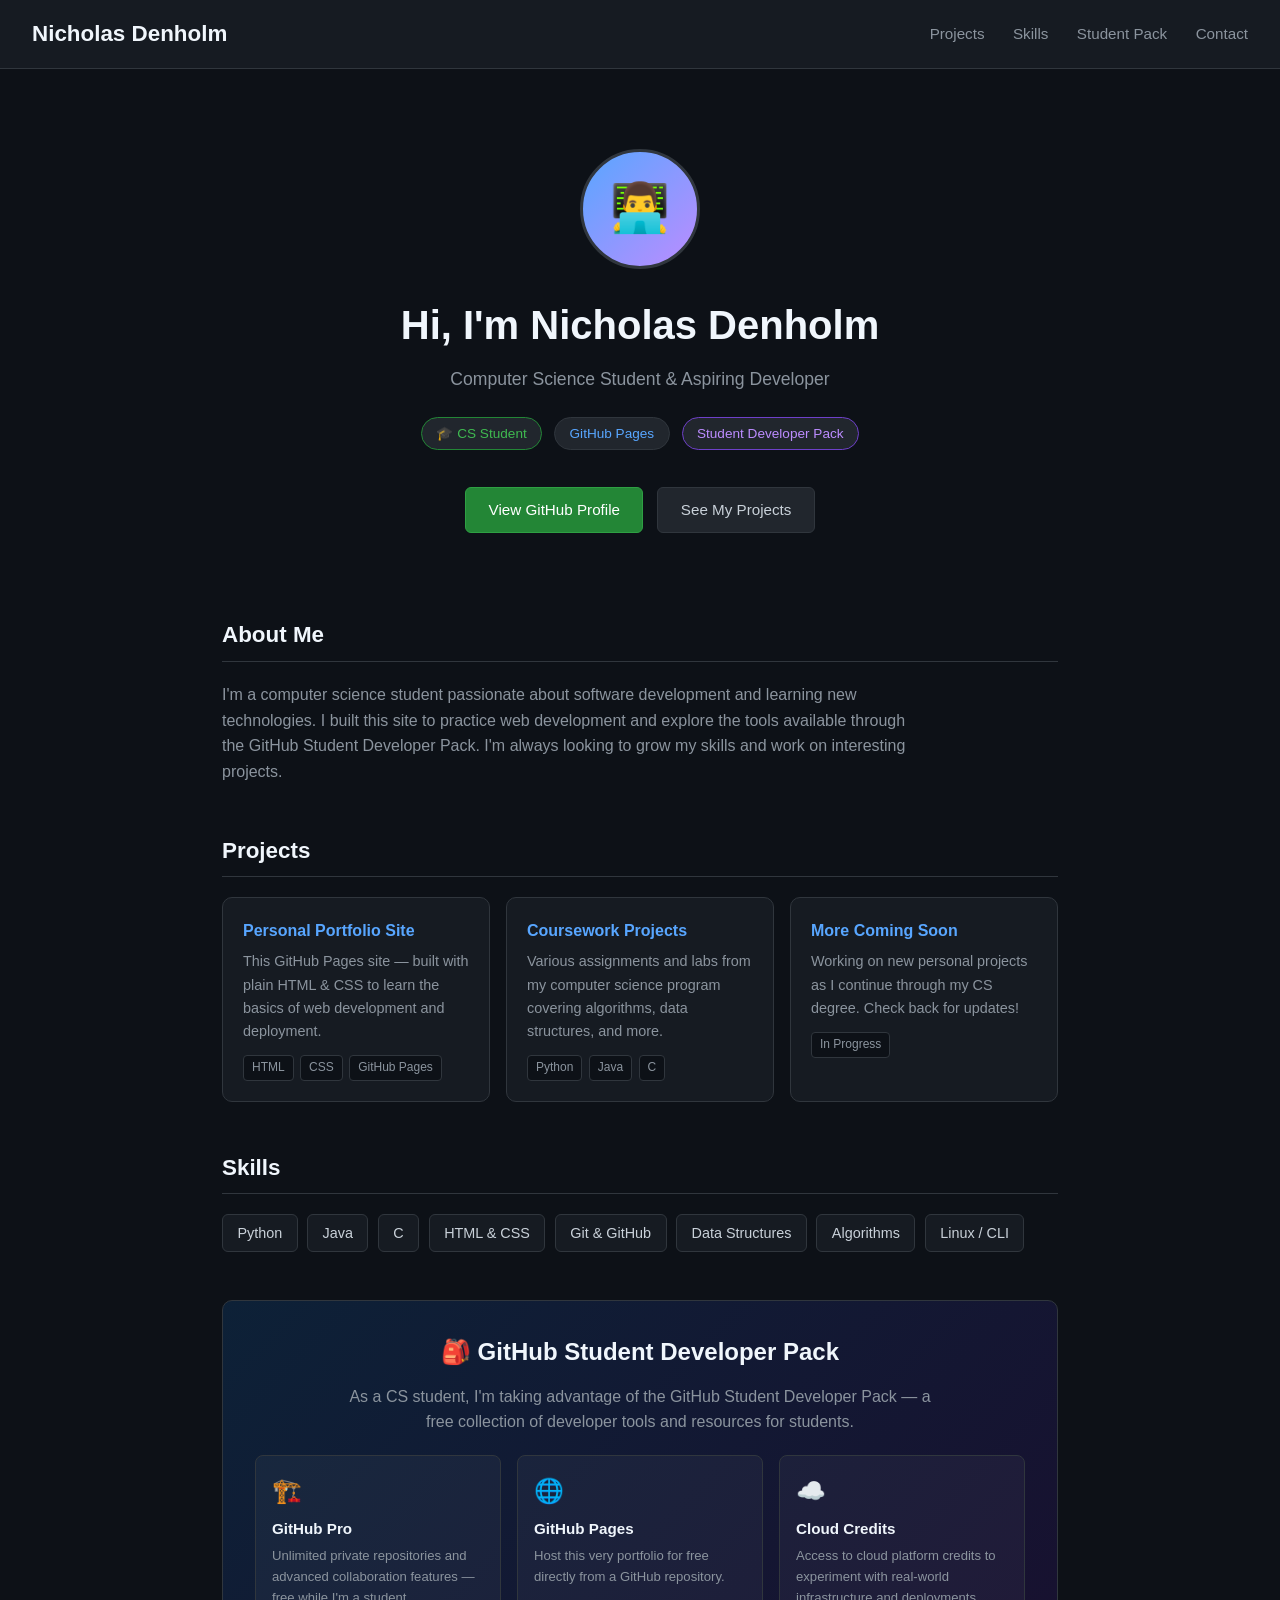
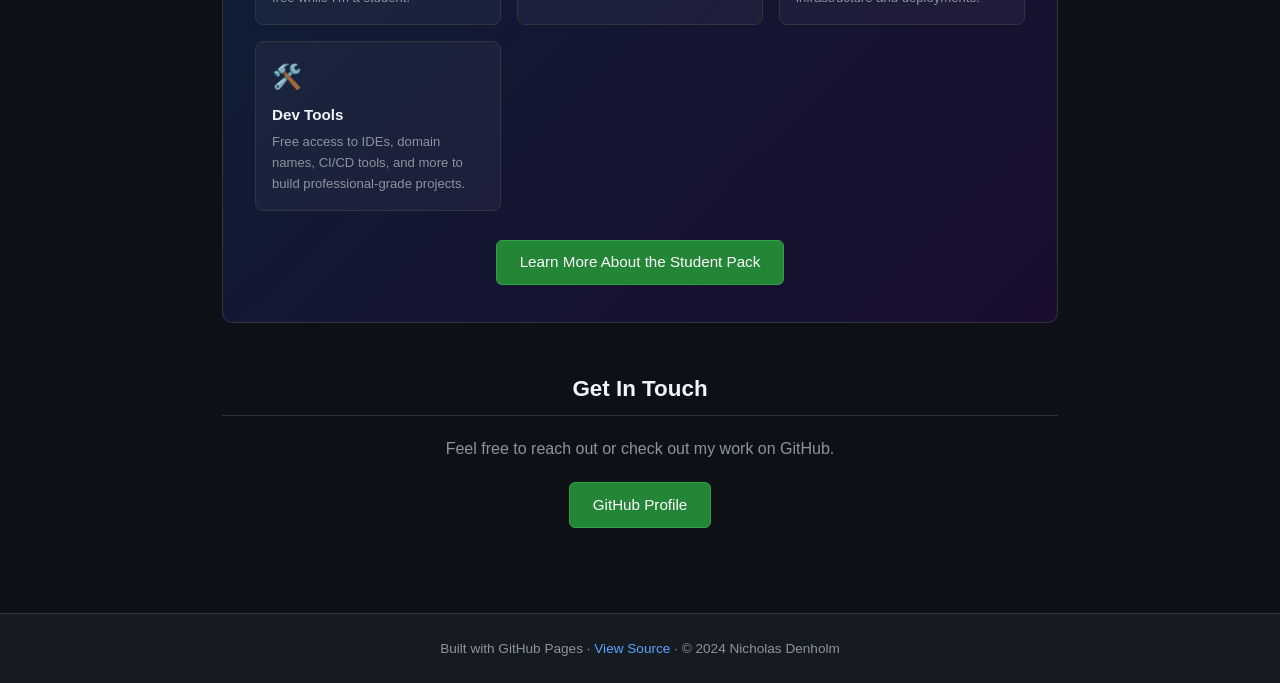
==== index.html @ 3cfbfcb2 "Add personal GitHub Pages site with index.html and style.css Co-authored-by: NicholasDenholm <192843" ====
<!DOCTYPE html>
<html lang="en">
  <head>
    <meta charset="UTF-8" />
    <meta name="viewport" content="width=device-width, initial-scale=1.0" />
    <meta name="description" content="Nicholas Denholm – Computer Science student and aspiring developer." />
    <title>Nicholas Denholm | CS Student</title>
    <link rel="stylesheet" href="style.css" />
  </head>
  <body>

    <header>
      <span class="logo">Nicholas Denholm</span>
      <nav>
        <a href="#projects">Projects</a>
        <a href="#skills">Skills</a>
        <a href="#student-pack">Student Pack</a>
        <a href="#contact">Contact</a>
      </nav>
    </header>

    <!-- Hero -->
    <section class="hero">
      <div class="avatar">👨‍💻</div>
      <h1>Hi, I'm Nicholas Denholm</h1>
      <p class="subtitle">Computer Science Student &amp; Aspiring Developer</p>
      <div class="badges">
        <span class="badge green">🎓 CS Student</span>
        <span class="badge">GitHub Pages</span>
        <span class="badge purple">Student Developer Pack</span>
      </div>
      <div>
        <a class="btn btn-primary" href="https://github.com/NicholasDenholm" target="_blank" rel="noopener noreferrer">
          View GitHub Profile
        </a>
        <a class="btn btn-secondary" href="#projects">See My Projects</a>
      </div>
    </section>

    <main>

      <!-- About -->
      <section id="about" style="margin-bottom: 3rem;">
        <h2 class="section-title">About Me</h2>
        <p style="color:#8b949e; max-width:700px;">
          I'm a computer science student passionate about software development and learning
          new technologies. I built this site to practice web development and explore the
          tools available through the GitHub Student Developer Pack. I'm always looking to
          grow my skills and work on interesting projects.
        </p>
      </section>

      <!-- Projects -->
      <section id="projects" style="margin-bottom: 3rem;">
        <h2 class="section-title">Projects</h2>
        <div class="cards">
          <div class="card">
            <h3>Personal Portfolio Site</h3>
            <p>This GitHub Pages site — built with plain HTML &amp; CSS to learn the basics of web development and deployment.</p>
            <div class="card-tags">
              <span class="tag">HTML</span>
              <span class="tag">CSS</span>
              <span class="tag">GitHub Pages</span>
            </div>
          </div>
          <div class="card">
            <h3>Coursework Projects</h3>
            <p>Various assignments and labs from my computer science program covering algorithms, data structures, and more.</p>
            <div class="card-tags">
              <span class="tag">Python</span>
              <span class="tag">Java</span>
              <span class="tag">C</span>
            </div>
          </div>
          <div class="card">
            <h3>More Coming Soon</h3>
            <p>Working on new personal projects as I continue through my CS degree. Check back for updates!</p>
            <div class="card-tags">
              <span class="tag">In Progress</span>
            </div>
          </div>
        </div>
      </section>

      <!-- Skills -->
      <section id="skills" style="margin-bottom: 3rem;">
        <h2 class="section-title">Skills</h2>
        <div class="skills-list">
          <span class="skill-chip">Python</span>
          <span class="skill-chip">Java</span>
          <span class="skill-chip">C</span>
          <span class="skill-chip">HTML &amp; CSS</span>
          <span class="skill-chip">Git &amp; GitHub</span>
          <span class="skill-chip">Data Structures</span>
          <span class="skill-chip">Algorithms</span>
          <span class="skill-chip">Linux / CLI</span>
        </div>
      </section>

      <!-- GitHub Student Developer Pack -->
      <section id="student-pack">
        <div class="sdp-section">
          <h2>🎒 GitHub Student Developer Pack</h2>
          <p>
            As a CS student, I'm taking advantage of the GitHub Student Developer Pack —
            a free collection of developer tools and resources for students.
          </p>
          <div class="sdp-benefits">
            <div class="sdp-benefit">
              <div class="icon">🏗️</div>
              <h4>GitHub Pro</h4>
              <p>Unlimited private repositories and advanced collaboration features — free while I'm a student.</p>
            </div>
            <div class="sdp-benefit">
              <div class="icon">🌐</div>
              <h4>GitHub Pages</h4>
              <p>Host this very portfolio for free directly from a GitHub repository.</p>
            </div>
            <div class="sdp-benefit">
              <div class="icon">☁️</div>
              <h4>Cloud Credits</h4>
              <p>Access to cloud platform credits to experiment with real-world infrastructure and deployments.</p>
            </div>
            <div class="sdp-benefit">
              <div class="icon">🛠️</div>
              <h4>Dev Tools</h4>
              <p>Free access to IDEs, domain names, CI/CD tools, and more to build professional-grade projects.</p>
            </div>
          </div>
          <a class="btn btn-primary"
             href="https://education.github.com/pack"
             target="_blank"
             rel="noopener noreferrer">
            Learn More About the Student Pack
          </a>
        </div>
      </section>

      <!-- Contact -->
      <section id="contact" class="contact-section">
        <h2 class="section-title">Get In Touch</h2>
        <p>Feel free to reach out or check out my work on GitHub.</p>
        <a class="btn btn-primary"
           href="https://github.com/NicholasDenholm"
           target="_blank"
           rel="noopener noreferrer">
          GitHub Profile
        </a>
      </section>

    </main>

    <footer>
      <p>
        Built with GitHub Pages ·
        <a href="https://github.com/NicholasDenholm/NicholasDenholm.github.io" target="_blank" rel="noopener noreferrer">
          View Source
        </a>
        · &copy; 2024 Nicholas Denholm
      </p>
    </footer>

  </body>
</html>
---- style.css ----
* {
  margin: 0;
  padding: 0;
  box-sizing: border-box;
}

body {
  font-family: 'Segoe UI', Tahoma, Geneva, Verdana, sans-serif;
  background-color: #0d1117;
  color: #c9d1d9;
  line-height: 1.6;
}

header {
  background-color: #161b22;
  border-bottom: 1px solid #30363d;
  padding: 1rem 2rem;
  display: flex;
  align-items: center;
  justify-content: space-between;
}

header .logo {
  font-size: 1.4rem;
  font-weight: 700;
  color: #f0f6fc;
}

header nav a {
  color: #8b949e;
  text-decoration: none;
  margin-left: 1.5rem;
  font-size: 0.95rem;
  transition: color 0.2s;
}

header nav a:hover {
  color: #f0f6fc;
}

.hero {
  display: flex;
  flex-direction: column;
  align-items: center;
  justify-content: center;
  text-align: center;
  padding: 5rem 2rem 3rem;
}

.hero .avatar {
  width: 120px;
  height: 120px;
  border-radius: 50%;
  background: linear-gradient(135deg, #58a6ff, #bc8cff);
  display: flex;
  align-items: center;
  justify-content: center;
  font-size: 3rem;
  margin-bottom: 1.5rem;
  border: 3px solid #30363d;
}

.hero h1 {
  font-size: 2.5rem;
  color: #f0f6fc;
  margin-bottom: 0.5rem;
}

.hero .subtitle {
  font-size: 1.1rem;
  color: #8b949e;
  margin-bottom: 1.5rem;
}

.hero .badges {
  display: flex;
  gap: 0.75rem;
  flex-wrap: wrap;
  justify-content: center;
  margin-bottom: 2rem;
}

.badge {
  background-color: #21262d;
  border: 1px solid #30363d;
  border-radius: 2rem;
  padding: 0.3rem 0.9rem;
  font-size: 0.85rem;
  color: #58a6ff;
}

.badge.green {
  color: #3fb950;
  border-color: #238636;
}

.badge.purple {
  color: #bc8cff;
  border-color: #6e40c9;
}

.btn {
  display: inline-block;
  padding: 0.6rem 1.4rem;
  border-radius: 6px;
  font-size: 0.95rem;
  text-decoration: none;
  transition: background-color 0.2s, border-color 0.2s;
  margin: 0.3rem;
}

.btn-primary {
  background-color: #238636;
  border: 1px solid #2ea043;
  color: #ffffff;
}

.btn-primary:hover {
  background-color: #2ea043;
}

.btn-secondary {
  background-color: #21262d;
  border: 1px solid #30363d;
  color: #c9d1d9;
}

.btn-secondary:hover {
  background-color: #30363d;
}

main {
  max-width: 900px;
  margin: 0 auto;
  padding: 2rem;
}

.section-title {
  font-size: 1.4rem;
  font-weight: 600;
  color: #f0f6fc;
  margin-bottom: 1.25rem;
  padding-bottom: 0.5rem;
  border-bottom: 1px solid #30363d;
}

.cards {
  display: grid;
  grid-template-columns: repeat(auto-fit, minmax(260px, 1fr));
  gap: 1rem;
  margin-bottom: 3rem;
}

.card {
  background-color: #161b22;
  border: 1px solid #30363d;
  border-radius: 10px;
  padding: 1.25rem;
  transition: border-color 0.2s;
}

.card:hover {
  border-color: #58a6ff;
}

.card h3 {
  color: #58a6ff;
  font-size: 1rem;
  margin-bottom: 0.4rem;
}

.card p {
  color: #8b949e;
  font-size: 0.9rem;
}

.card .card-tags {
  margin-top: 0.75rem;
  display: flex;
  gap: 0.4rem;
  flex-wrap: wrap;
}

.tag {
  background-color: #0d1117;
  border: 1px solid #30363d;
  border-radius: 4px;
  padding: 0.15rem 0.5rem;
  font-size: 0.75rem;
  color: #8b949e;
}

.skills-list {
  display: flex;
  flex-wrap: wrap;
  gap: 0.6rem;
  margin-bottom: 3rem;
}

.skill-chip {
  background-color: #161b22;
  border: 1px solid #30363d;
  border-radius: 6px;
  padding: 0.4rem 0.9rem;
  font-size: 0.9rem;
  color: #c9d1d9;
}

.sdp-section {
  background: linear-gradient(135deg, #0d2137, #1a0d2e);
  border: 1px solid #30363d;
  border-radius: 10px;
  padding: 2rem;
  margin-bottom: 3rem;
  text-align: center;
}

.sdp-section h2 {
  color: #f0f6fc;
  margin-bottom: 0.75rem;
}

.sdp-section p {
  color: #8b949e;
  margin-bottom: 1.25rem;
  max-width: 600px;
  margin-left: auto;
  margin-right: auto;
}

.sdp-benefits {
  display: grid;
  grid-template-columns: repeat(auto-fit, minmax(200px, 1fr));
  gap: 1rem;
  margin-bottom: 1.5rem;
  text-align: left;
}

.sdp-benefit {
  background-color: rgba(255, 255, 255, 0.04);
  border: 1px solid #30363d;
  border-radius: 8px;
  padding: 1rem;
}

.sdp-benefit .icon {
  font-size: 1.5rem;
  margin-bottom: 0.4rem;
}

.sdp-benefit h4 {
  color: #f0f6fc;
  font-size: 0.95rem;
  margin-bottom: 0.25rem;
}

.sdp-benefit p {
  color: #8b949e;
  font-size: 0.82rem;
  margin: 0;
}

.contact-section {
  text-align: center;
  margin-bottom: 3rem;
}

.contact-section p {
  color: #8b949e;
  margin-bottom: 1rem;
}

footer {
  background-color: #161b22;
  border-top: 1px solid #30363d;
  text-align: center;
  padding: 1.5rem 2rem;
  color: #8b949e;
  font-size: 0.85rem;
}

footer a {
  color: #58a6ff;
  text-decoration: none;
}

footer a:hover {
  text-decoration: underline;
}

@media (max-width: 600px) {
  .hero h1 {
    font-size: 1.8rem;
  }

  header {
    flex-direction: column;
    gap: 0.75rem;
  }

  header nav a {
    margin-left: 0.75rem;
  }
}
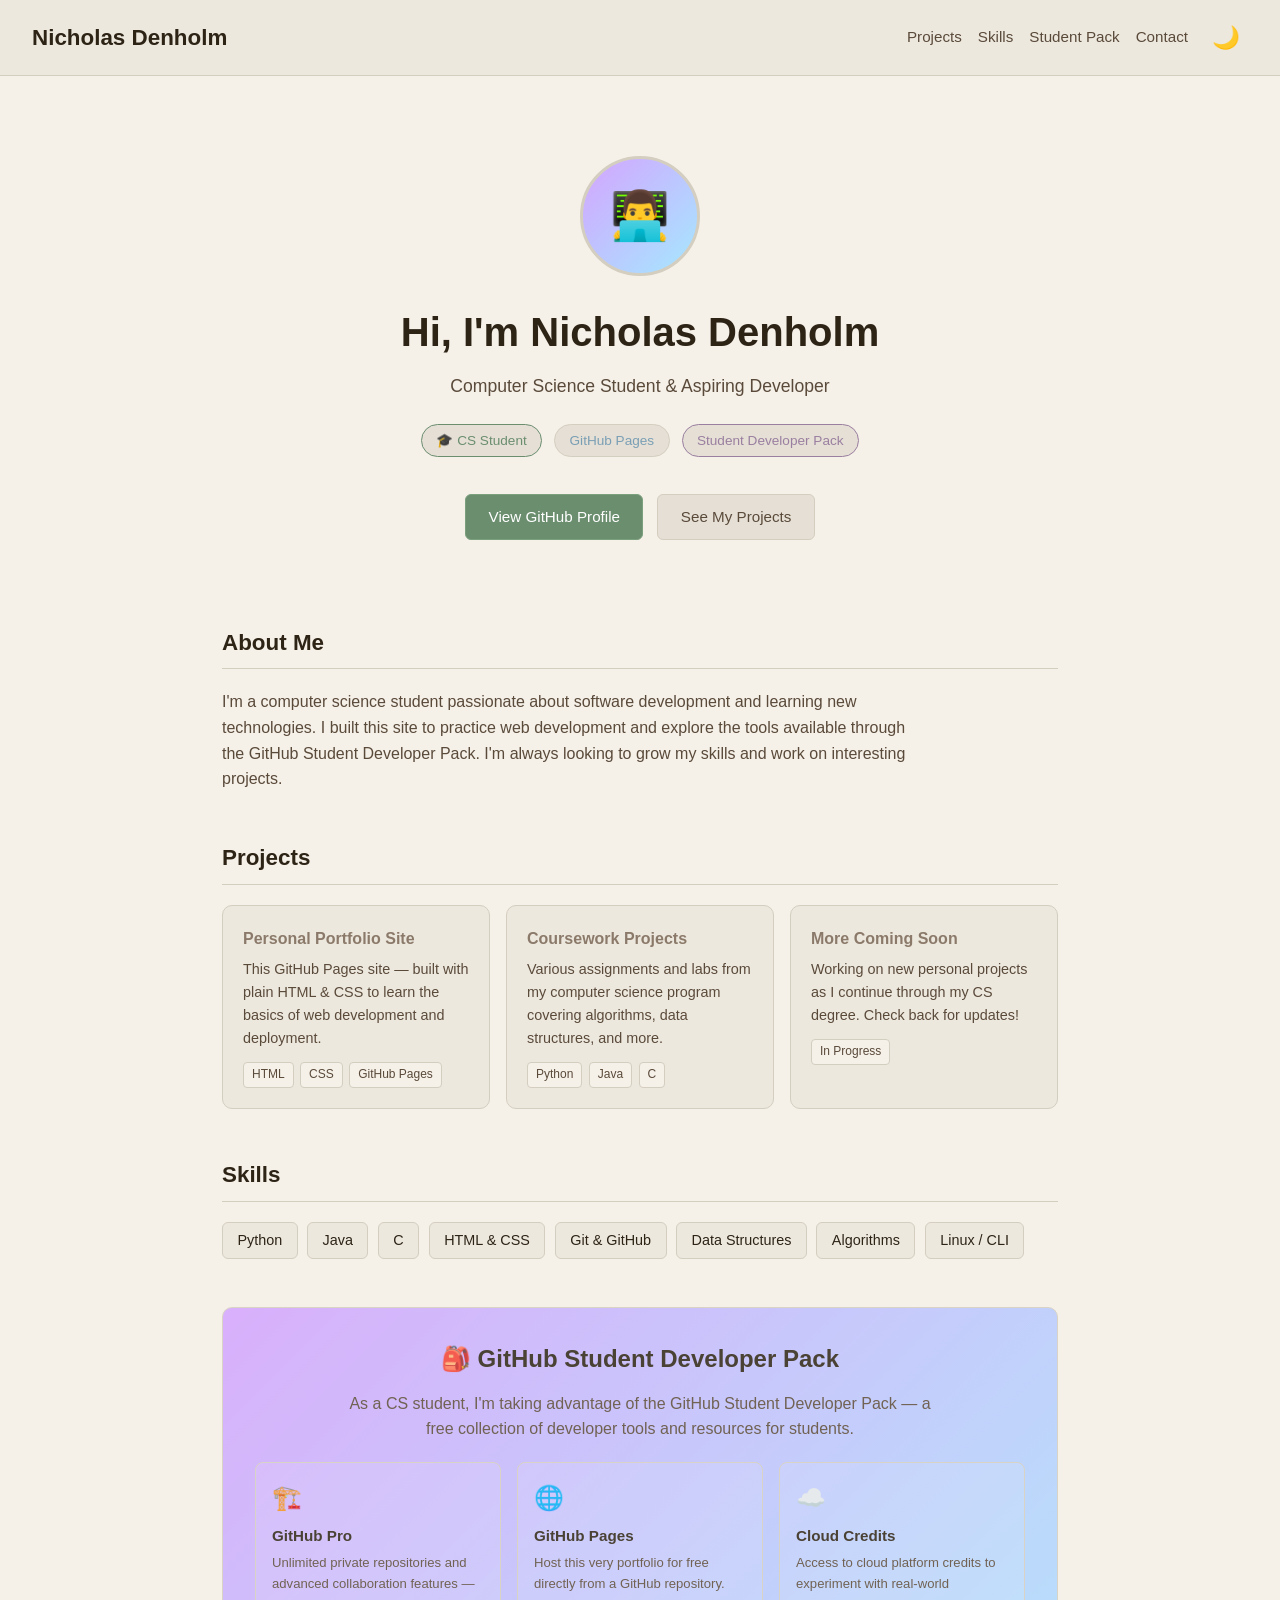
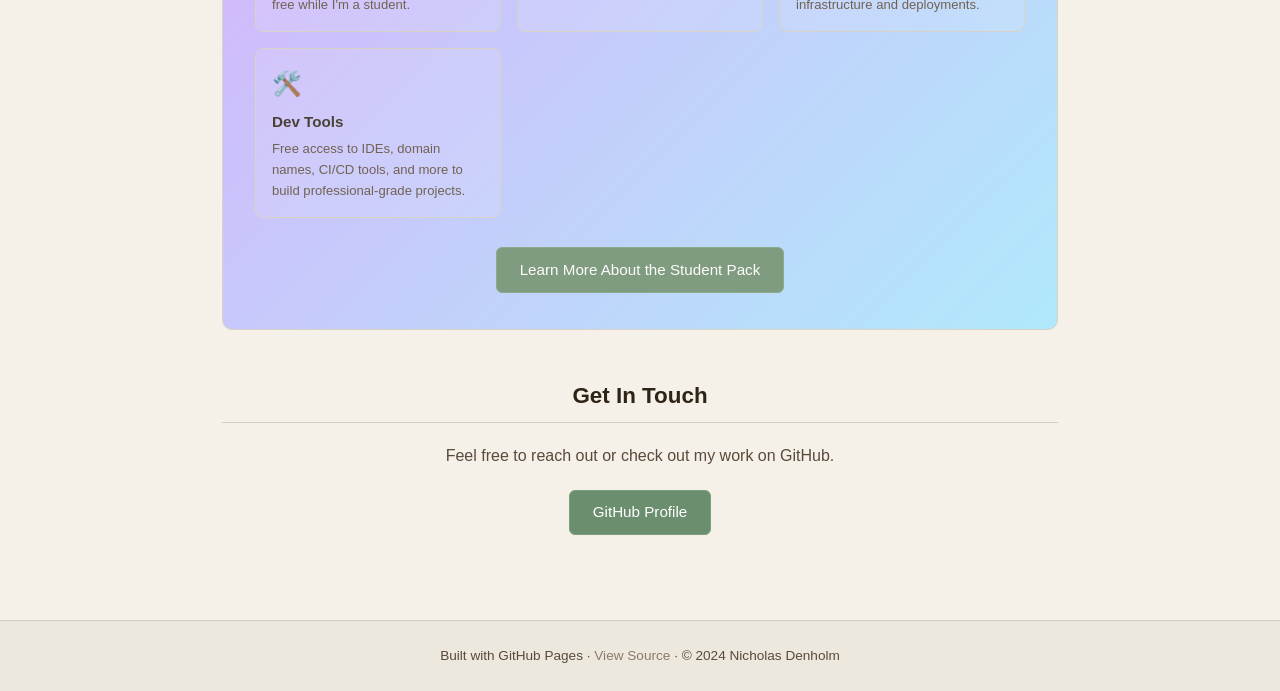
==== commit 9aea1de2: "added changing themes" ====
--- a/index.html
+++ b/index.html
@@ -1,11 +1,12 @@
 <!DOCTYPE html>
-<html lang="en">
+<html lang="en" data-theme="light">
   <head>
     <meta charset="UTF-8" />
     <meta name="viewport" content="width=device-width, initial-scale=1.0" />
     <meta name="description" content="Nicholas Denholm – Computer Science student and aspiring developer." />
     <title>Nicholas Denholm | CS Student</title>
     <link rel="stylesheet" href="style.css" />
+    <script src="theme.js" defer></script>
   </head>
   <body>
 
@@ -16,6 +17,9 @@
         <a href="#skills">Skills</a>
         <a href="#student-pack">Student Pack</a>
         <a href="#contact">Contact</a>
+        <button id="theme-toggle" class="theme-toggle" aria-label="Toggle theme">
+          <span id="theme-icon">🌙</span>
+        </button>
       </nav>
     </header>
 
@@ -42,7 +46,7 @@
       <!-- About -->
       <section id="about" style="margin-bottom: 3rem;">
         <h2 class="section-title">About Me</h2>
-        <p style="color:#8b949e; max-width:700px;">
+        <p style="max-width:700px;">
           I'm a computer science student passionate about software development and learning
           new technologies. I built this site to practice web development and explore the
           tools available through the GitHub Student Developer Pack. I'm always looking to
--- a/style.css
+++ b/style.css
@@ -1,3 +1,73 @@
+/* ========================================
+   CSS CUSTOM PROPERTIES (Theme Variables)
+   Edit these to customize your theme colors
+   ======================================== */
+
+:root {
+  /* Light Mode Colors (Soft Pastels) */
+  --bg-primary: #f5f0e8;
+  --bg-secondary: #ede8de;
+  --bg-tertiary: #e5dfd5;
+  --text-primary: #2d2416;
+  --text-secondary: #5a4a3a;
+  --border-color: #d4cec0;
+  --accent-primary: #8b7a6a;
+  --accent-blue: #7a9fb5;
+  --accent-green: #6b8e6f;
+  --accent-purple: #9a7fa0;
+  --gradient-1: #d4a5ff;
+  --gradient-2: #a5e8ff;
+  --button-primary-bg: #6b8e6f;
+  --button-primary-hover: #7aa07e;
+  --button-secondary-bg: #e5dfd5;
+  --button-secondary-text: #5a4a3a;
+  --button-secondary-border: #d4cec0;
+}
+
+/* Dark Mode Colors (Keep current dark theme) */
+[data-theme="dark"] {
+  --bg-primary: #0d1117;
+  --bg-secondary: #161b22;
+  --bg-tertiary: #21262d;
+  --text-primary: #c9d1d9;
+  --text-secondary: #8b949e;
+  --border-color: #30363d;
+  --accent-primary: #58a6ff;
+  --accent-blue: #58a6ff;
+  --accent-green: #3fb950;
+  --accent-purple: #bc8cff;
+  --gradient-1: #58a6ff;
+  --gradient-2: #bc8cff;
+  --button-primary-bg: #238636;
+  --button-primary-hover: #2ea043;
+  --button-secondary-bg: #21262d;
+  --button-secondary-text: #c9d1d9;
+  --button-secondary-border: #30363d;
+}
+
+/* Auto-detect system preference for dark mode */
+@media (prefers-color-scheme: dark) {
+  :root {
+    --bg-primary: #0d1117;
+    --bg-secondary: #161b22;
+    --bg-tertiary: #21262d;
+    --text-primary: #c9d1d9;
+    --text-secondary: #8b949e;
+    --border-color: #30363d;
+    --accent-primary: #58a6ff;
+    --accent-blue: #58a6ff;
+    --accent-green: #3fb950;
+    --accent-purple: #bc8cff;
+    --gradient-1: #58a6ff;
+    --gradient-2: #bc8cff;
+    --button-primary-bg: #238636;
+    --button-primary-hover: #2ea043;
+    --button-secondary-bg: #21262d;
+    --button-secondary-text: #c9d1d9;
+    --button-secondary-border: #30363d;
+  }
+}
+
 * {
   margin: 0;
   padding: 0;
@@ -6,36 +76,64 @@
 
 body {
   font-family: 'Segoe UI', Tahoma, Geneva, Verdana, sans-serif;
-  background-color: #0d1117;
-  color: #c9d1d9;
+  background-color: var(--bg-primary);
+  color: var(--text-primary);
   line-height: 1.6;
+  transition: background-color 0.2s ease, color 0.2s ease;
 }
 
 header {
-  background-color: #161b22;
-  border-bottom: 1px solid #30363d;
+  background-color: var(--bg-secondary);
+  border-bottom: 1px solid var(--border-color);
   padding: 1rem 2rem;
   display: flex;
   align-items: center;
   justify-content: space-between;
+  transition: background-color 0.2s ease, border-color 0.2s ease;
 }
 
 header .logo {
   font-size: 1.4rem;
   font-weight: 700;
-  color: #f0f6fc;
+  color: var(--text-primary);
+  transition: color 0.2s ease;
+}
+
+header nav {
+  display: flex;
+  align-items: center;
+  gap: 1rem;
 }
 
 header nav a {
-  color: #8b949e;
+  color: var(--text-secondary);
   text-decoration: none;
-  margin-left: 1.5rem;
   font-size: 0.95rem;
-  transition: color 0.2s;
+  transition: color 0.2s ease;
 }
 
 header nav a:hover {
-  color: #f0f6fc;
+  color: var(--text-primary);
+}
+
+.theme-toggle {
+  background: none;
+  border: none;
+  font-size: 1.4rem;
+  cursor: pointer;
+  padding: 0.5rem;
+  display: flex;
+  align-items: center;
+  justify-content: center;
+  transition: transform 0.3s ease;
+}
+
+.theme-toggle:hover {
+  transform: scale(1.1) rotate(20deg);
+}
+
+.theme-toggle:active {
+  transform: scale(0.95);
 }
 
 .hero {
@@ -51,25 +149,32 @@
   width: 120px;
   height: 120px;
   border-radius: 50%;
-  background: linear-gradient(135deg, #58a6ff, #bc8cff);
+  background: linear-gradient(135deg, var(--gradient-1), var(--gradient-2));
   display: flex;
   align-items: center;
   justify-content: center;
   font-size: 3rem;
   margin-bottom: 1.5rem;
-  border: 3px solid #30363d;
+  border: 3px solid var(--border-color);
+  transition: transform 0.3s ease, border-color 0.2s ease;
+}
+
+.hero .avatar:hover {
+  transform: scale(1.05) rotate(5deg);
 }
 
 .hero h1 {
   font-size: 2.5rem;
-  color: #f0f6fc;
+  color: var(--text-primary);
   margin-bottom: 0.5rem;
+  transition: color 0.2s ease;
 }
 
 .hero .subtitle {
   font-size: 1.1rem;
-  color: #8b949e;
+  color: var(--text-secondary);
   margin-bottom: 1.5rem;
+  transition: color 0.2s ease;
 }
 
 .hero .badges {
@@ -81,22 +186,27 @@
 }
 
 .badge {
-  background-color: #21262d;
-  border: 1px solid #30363d;
+  background-color: var(--bg-tertiary);
+  border: 1px solid var(--border-color);
   border-radius: 2rem;
   padding: 0.3rem 0.9rem;
   font-size: 0.85rem;
-  color: #58a6ff;
+  color: var(--accent-blue);
+  transition: all 0.2s ease;
+}
+
+.badge:hover {
+  border-color: var(--accent-blue);
 }
 
 .badge.green {
-  color: #3fb950;
-  border-color: #238636;
+  color: var(--accent-green);
+  border-color: var(--accent-green);
 }
 
 .badge.purple {
-  color: #bc8cff;
-  border-color: #6e40c9;
+  color: var(--accent-purple);
+  border-color: var(--accent-purple);
 }
 
 .btn {
@@ -105,28 +215,31 @@
   border-radius: 6px;
   font-size: 0.95rem;
   text-decoration: none;
-  transition: background-color 0.2s, border-color 0.2s;
+  transition: all 0.2s ease;
   margin: 0.3rem;
+  border: 1px solid transparent;
 }
 
 .btn-primary {
-  background-color: #238636;
-  border: 1px solid #2ea043;
+  background-color: var(--button-primary-bg);
+  border-color: var(--button-primary-hover);
   color: #ffffff;
 }
 
 .btn-primary:hover {
-  background-color: #2ea043;
+  background-color: var(--button-primary-hover);
+  transform: translateY(-2px);
 }
 
 .btn-secondary {
-  background-color: #21262d;
-  border: 1px solid #30363d;
-  color: #c9d1d9;
+  background-color: var(--button-secondary-bg);
+  border: 1px solid var(--button-secondary-border);
+  color: var(--button-secondary-text);
 }
 
 .btn-secondary:hover {
-  background-color: #30363d;
+  background-color: var(--border-color);
+  transform: translateY(-2px);
 }
 
 main {
@@ -135,13 +248,21 @@
   padding: 2rem;
 }
 
+/* About and section paragraphs */
+#about p,
+.contact-section p {
+  color: var(--text-secondary);
+  transition: color 0.2s ease;
+}
+
 .section-title {
   font-size: 1.4rem;
   font-weight: 600;
-  color: #f0f6fc;
+  color: var(--text-primary);
   margin-bottom: 1.25rem;
   padding-bottom: 0.5rem;
-  border-bottom: 1px solid #30363d;
+  border-bottom: 1px solid var(--border-color);
+  transition: all 0.2s ease;
 }
 
 .cards {
@@ -152,26 +273,30 @@
 }
 
 .card {
-  background-color: #161b22;
-  border: 1px solid #30363d;
+  background-color: var(--bg-secondary);
+  border: 1px solid var(--border-color);
   border-radius: 10px;
   padding: 1.25rem;
-  transition: border-color 0.2s;
+  transition: all 0.2s ease;
 }
 
 .card:hover {
-  border-color: #58a6ff;
+  border-color: var(--accent-primary);
+  transform: translateY(-4px);
+  box-shadow: 0 4px 12px rgba(0, 0, 0, 0.1);
 }
 
 .card h3 {
-  color: #58a6ff;
+  color: var(--accent-primary);
   font-size: 1rem;
   margin-bottom: 0.4rem;
+  transition: color 0.2s ease;
 }
 
 .card p {
-  color: #8b949e;
+  color: var(--text-secondary);
   font-size: 0.9rem;
+  transition: color 0.2s ease;
 }
 
 .card .card-tags {
@@ -182,12 +307,17 @@
 }
 
 .tag {
-  background-color: #0d1117;
-  border: 1px solid #30363d;
+  background-color: var(--bg-primary);
+  border: 1px solid var(--border-color);
   border-radius: 4px;
   padding: 0.15rem 0.5rem;
   font-size: 0.75rem;
-  color: #8b949e;
+  color: var(--text-secondary);
+  transition: all 0.2s ease;
+}
+
+.tag:hover {
+  border-color: var(--accent-primary);
 }
 
 .skills-list {
@@ -198,34 +328,48 @@
 }
 
 .skill-chip {
-  background-color: #161b22;
-  border: 1px solid #30363d;
+  background-color: var(--bg-secondary);
+  border: 1px solid var(--border-color);
   border-radius: 6px;
   padding: 0.4rem 0.9rem;
   font-size: 0.9rem;
-  color: #c9d1d9;
+  color: var(--text-primary);
+  transition: all 0.2s ease;
+}
+
+.skill-chip:hover {
+  border-color: var(--accent-primary);
+  color: var(--accent-primary);
 }
 
 .sdp-section {
-  background: linear-gradient(135deg, #0d2137, #1a0d2e);
-  border: 1px solid #30363d;
+  background: linear-gradient(135deg, var(--gradient-1), var(--gradient-2));
+  opacity: 0.85;
+  border: 1px solid var(--border-color);
   border-radius: 10px;
   padding: 2rem;
   margin-bottom: 3rem;
   text-align: center;
+  transition: all 0.2s ease;
+}
+
+.sdp-section:hover {
+  opacity: 1;
 }
 
 .sdp-section h2 {
-  color: #f0f6fc;
+  color: var(--text-primary);
   margin-bottom: 0.75rem;
+  transition: color 0.2s ease;
 }
 
 .sdp-section p {
-  color: #8b949e;
+  color: var(--text-secondary);
   margin-bottom: 1.25rem;
   max-width: 600px;
   margin-left: auto;
   margin-right: auto;
+  transition: color 0.2s ease;
 }
 
 .sdp-benefits {
@@ -237,10 +381,16 @@
 }
 
 .sdp-benefit {
-  background-color: rgba(255, 255, 255, 0.04);
-  border: 1px solid #30363d;
+  background-color: rgba(255, 255, 255, 0.1);
+  border: 1px solid var(--border-color);
   border-radius: 8px;
   padding: 1rem;
+  transition: all 0.2s ease;
+}
+
+.sdp-benefit:hover {
+  transform: translateY(-4px);
+  background-color: rgba(255, 255, 255, 0.15);
 }
 
 .sdp-benefit .icon {
@@ -249,15 +399,17 @@
 }
 
 .sdp-benefit h4 {
-  color: #f0f6fc;
+  color: var(--text-primary);
   font-size: 0.95rem;
   margin-bottom: 0.25rem;
+  transition: color 0.2s ease;
 }
 
 .sdp-benefit p {
-  color: #8b949e;
+  color: var(--text-secondary);
   font-size: 0.82rem;
   margin: 0;
+  transition: color 0.2s ease;
 }
 
 .contact-section {
@@ -266,22 +418,25 @@
 }
 
 .contact-section p {
-  color: #8b949e;
+  color: var(--text-secondary);
   margin-bottom: 1rem;
+  transition: color 0.2s ease;
 }
 
 footer {
-  background-color: #161b22;
-  border-top: 1px solid #30363d;
+  background-color: var(--bg-secondary);
+  border-top: 1px solid var(--border-color);
   text-align: center;
   padding: 1.5rem 2rem;
-  color: #8b949e;
+  color: var(--text-secondary);
   font-size: 0.85rem;
+  transition: all 0.2s ease;
 }
 
 footer a {
-  color: #58a6ff;
+  color: var(--accent-primary);
   text-decoration: none;
+  transition: color 0.2s ease;
 }
 
 footer a:hover {
@@ -298,7 +453,19 @@
     gap: 0.75rem;
   }
 
+  header nav {
+    width: 100%;
+    justify-content: center;
+    gap: 0.5rem;
+  }
+
   header nav a {
-    margin-left: 0.75rem;
-  }
-}
+    font-size: 0.85rem;
+  }
+
+  .theme-toggle {
+    position: absolute;
+    right: 1rem;
+    top: 1rem;
+  }
+}
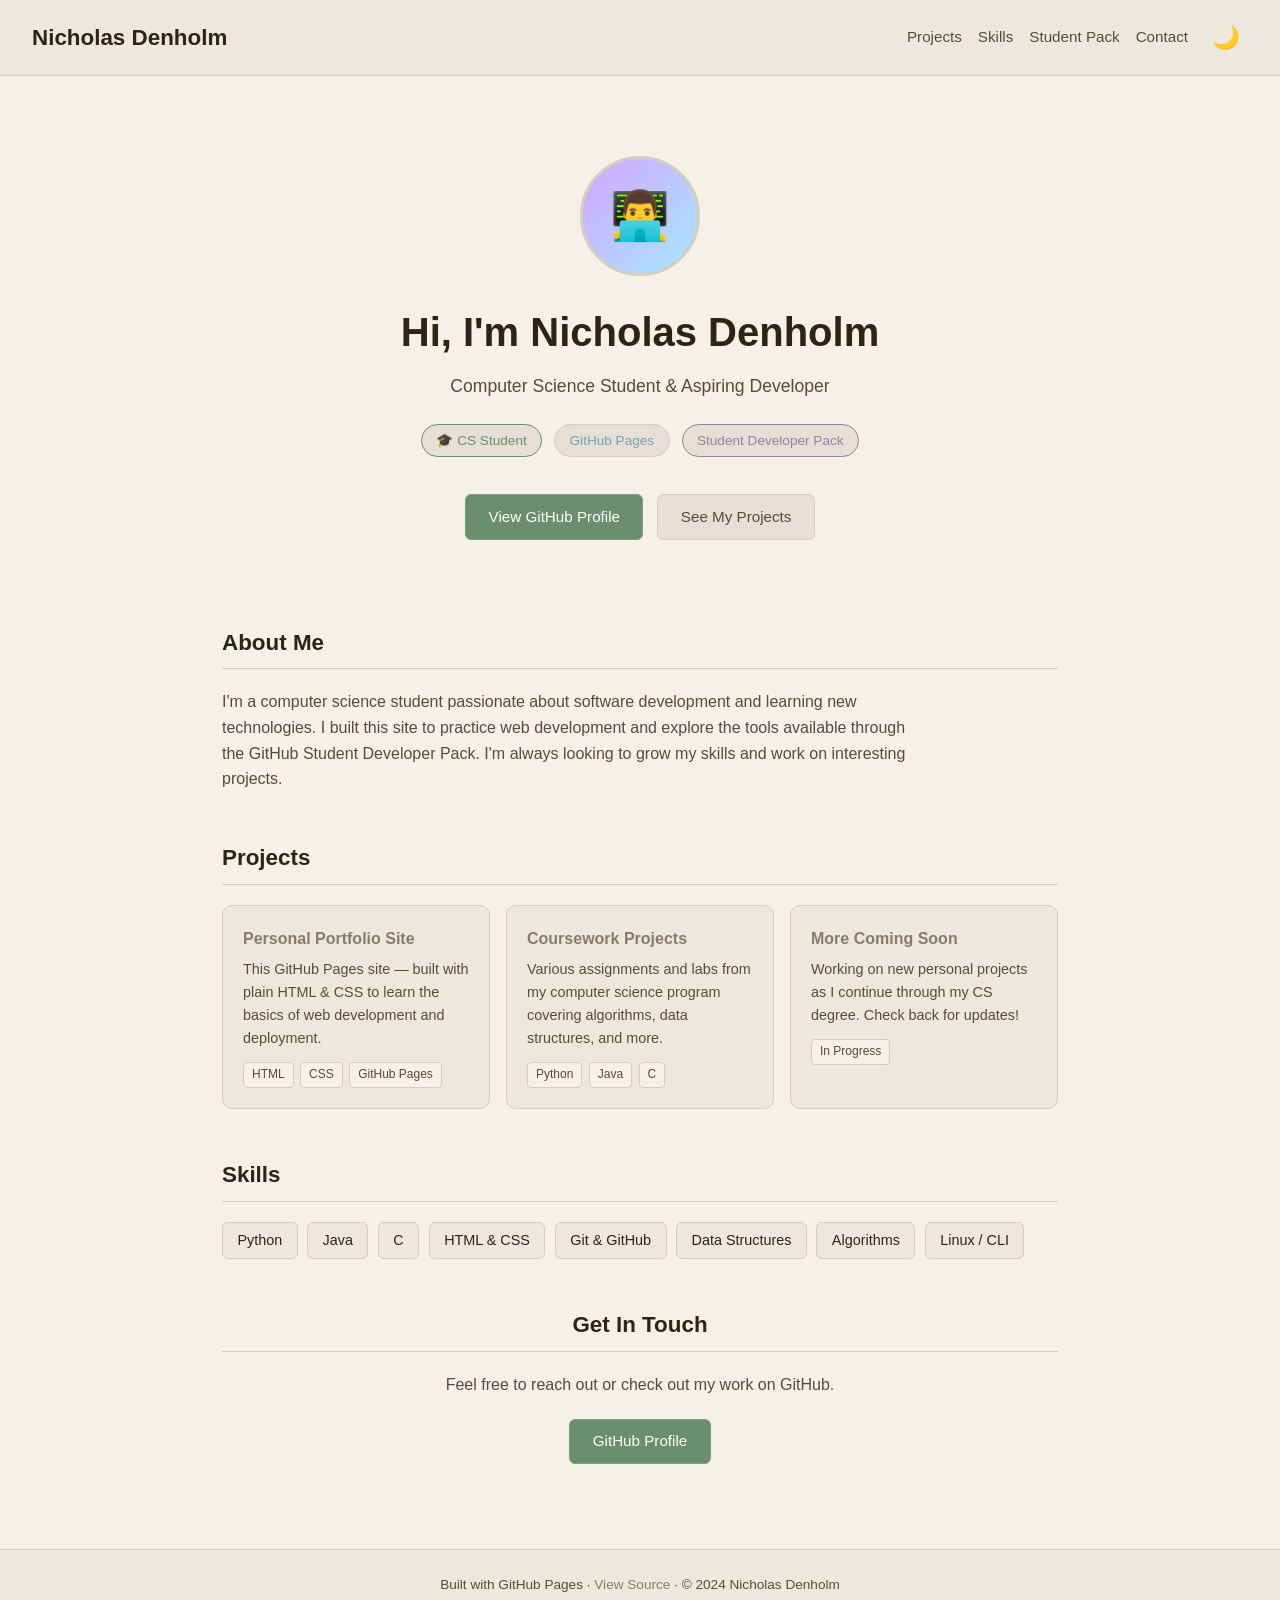
==== commit 1184191e: "removed ad for github student pack." ====
--- a/index.html
+++ b/index.html
@@ -101,7 +101,7 @@
         </div>
       </section>
 
-      <!-- GitHub Student Developer Pack -->
+      <!-- GitHub Student Developer Pack
       <section id="student-pack">
         <div class="sdp-section">
           <h2>🎒 GitHub Student Developer Pack</h2>
@@ -139,6 +139,7 @@
           </a>
         </div>
       </section>
+      -->
 
       <!-- Contact -->
       <section id="contact" class="contact-section">
--- a/style.css
+++ b/style.css
@@ -3,7 +3,7 @@
    Edit these to customize your theme colors
    ======================================== */
 
-:root {
+:root[data-theme="light"]{
   /* Light Mode Colors (Soft Pastels) */
   --bg-primary: #f5f0e8;
   --bg-secondary: #ede8de;
@@ -25,7 +25,7 @@
 }
 
 /* Dark Mode Colors (Keep current dark theme) */
-[data-theme="dark"] {
+:root[data-theme="dark"] {
   --bg-primary: #0d1117;
   --bg-secondary: #161b22;
   --bg-tertiary: #21262d;
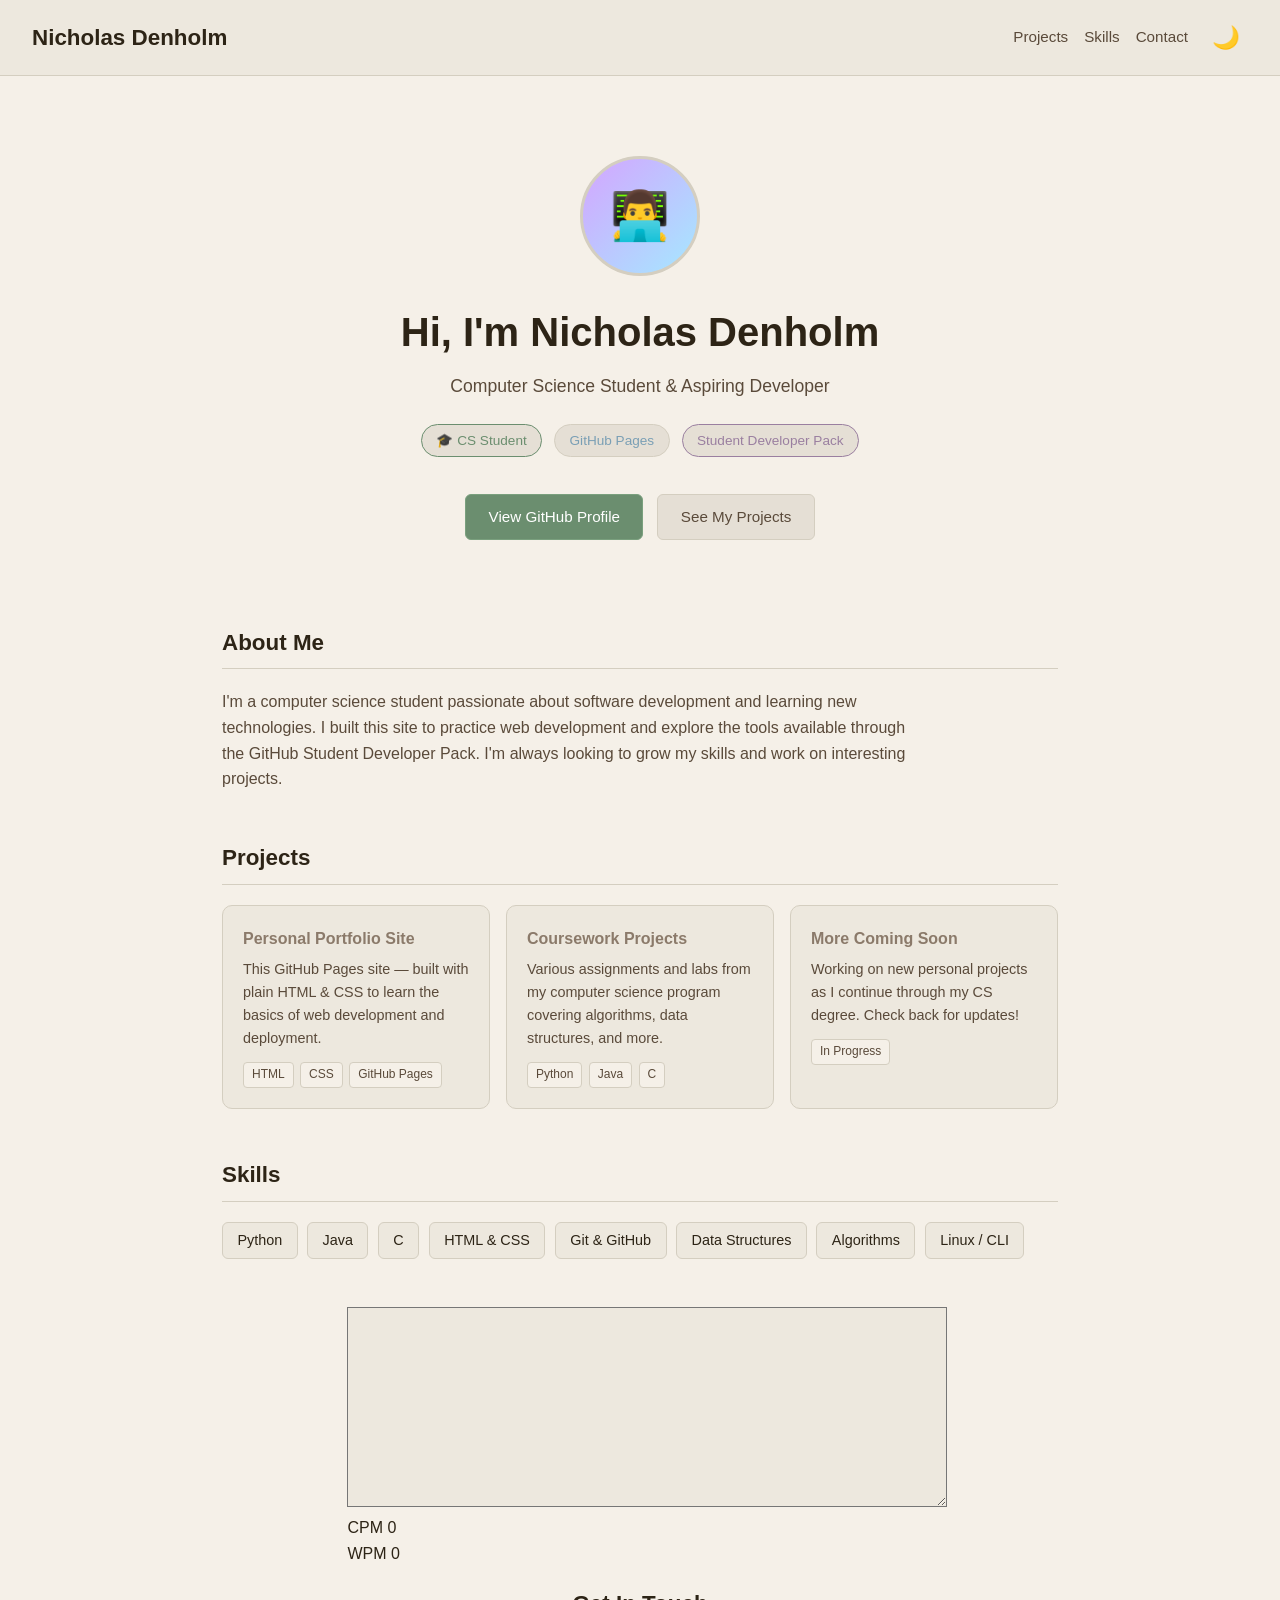
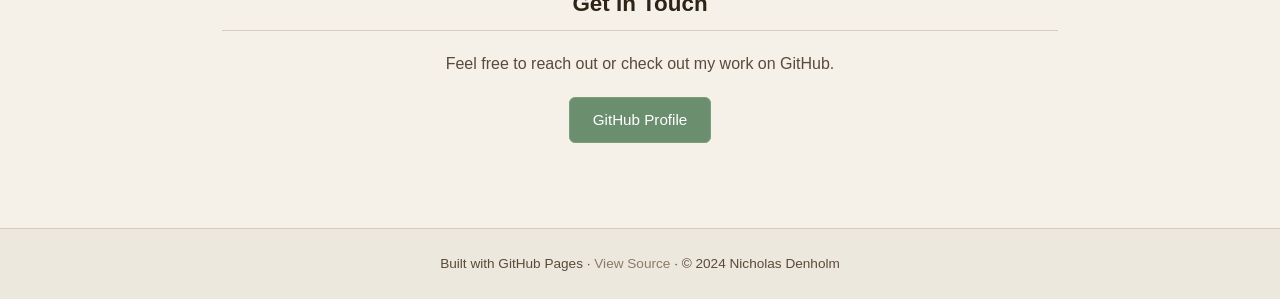
==== commit 1eadc6fb: "added a typing speed box" ====
--- a/index.html
+++ b/index.html
@@ -6,7 +6,9 @@
     <meta name="description" content="Nicholas Denholm – Computer Science student and aspiring developer." />
     <title>Nicholas Denholm | CS Student</title>
     <link rel="stylesheet" href="style.css" />
+    <link rel="stylesheet" href="textpeed.css" />
     <script src="theme.js" defer></script>
+    <script src="typingspeed.js" defer></script>
   </head>
   <body>
 
@@ -15,7 +17,7 @@
       <nav>
         <a href="#projects">Projects</a>
         <a href="#skills">Skills</a>
-        <a href="#student-pack">Student Pack</a>
+        <!--<a href="#student-pack">Student Pack</a>-->
         <a href="#contact">Contact</a>
         <button id="theme-toggle" class="theme-toggle" aria-label="Toggle theme">
           <span id="theme-icon">🌙</span>
@@ -100,6 +102,20 @@
           <span class="skill-chip">Linux / CLI</span>
         </div>
       </section>
+      
+      <!--Typing box-->
+      <!--<input type="text">-->
+       
+      <form id="tipper">
+        <textarea id="textariffic"></textarea>
+        <p> <span class="label">CPM</span> 
+      <span id="CPM">0</span>
+        </p>
+        <p><span class="label">WPM</span>
+      <span id="WPM">0</span>
+        </p>        
+      </form>
+
 
       <!-- GitHub Student Developer Pack
       <section id="student-pack">
--- a/textpeed.css
+++ b/textpeed.css
@@ -0,0 +1,17 @@
+/*
+@import url("theme.css");
+*/
+form {
+    margin: 20px auto;
+    width: 70%;
+}
+#textariffic {
+    width: 600px;
+    height: 200px;
+    /*font-size: 12px;*/
+    /* font-family is inherited automatically */
+    /* color is also inherited unless overridden */
+    line-height: 15px;
+    color: var(--text-primary);
+    background-color: var(--bg-secondary);
+}
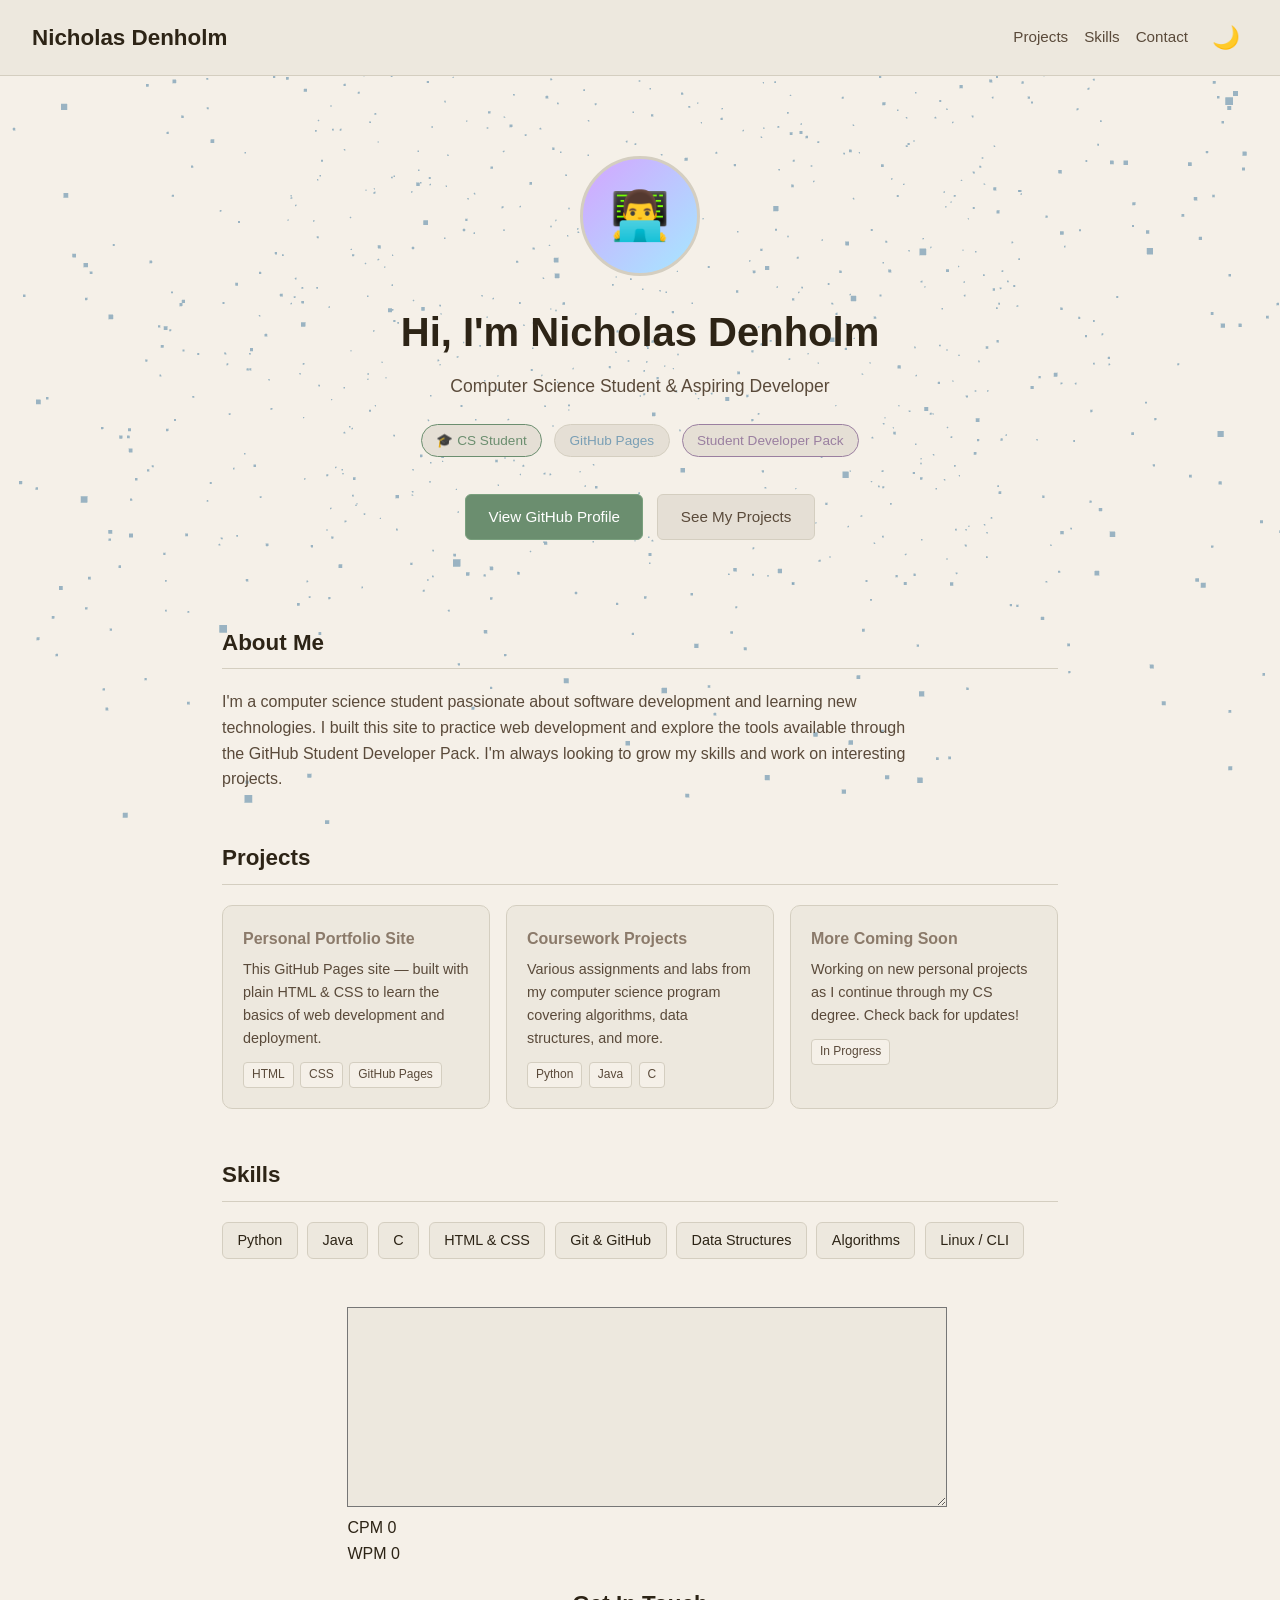
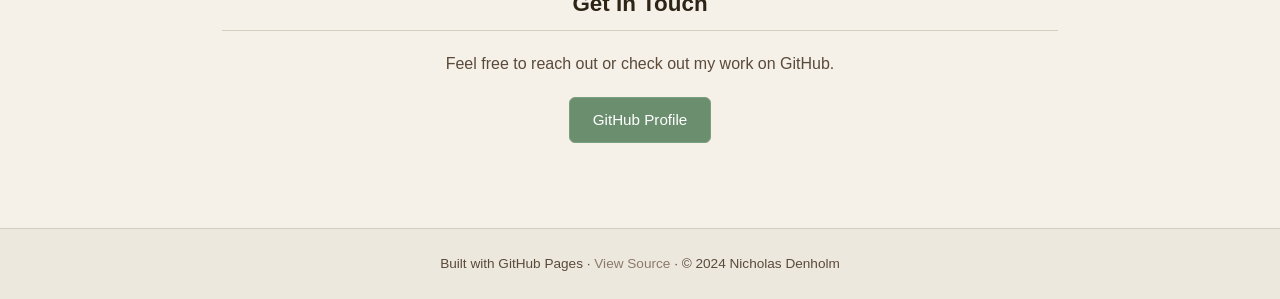
==== commit df2bccaa: "added rain effect 0 o 0" ====
--- a/index.html
+++ b/index.html
@@ -1,185 +1,15 @@
 <!DOCTYPE html>
-<html lang="en" data-theme="light">
+<html lang="en">
   <head>
     <meta charset="UTF-8" />
+    <meta http-equiv="refresh" content="0; url=./html/index.html" />
     <meta name="viewport" content="width=device-width, initial-scale=1.0" />
-    <meta name="description" content="Nicholas Denholm – Computer Science student and aspiring developer." />
-    <title>Nicholas Denholm | CS Student</title>
-    <link rel="stylesheet" href="style.css" />
-    <link rel="stylesheet" href="textpeed.css" />
-    <script src="theme.js" defer></script>
-    <script src="typingspeed.js" defer></script>
+    <title>Redirecting...</title>
+    <script>
+      window.location.replace('./html/index.html');
+    </script>
   </head>
   <body>
-
-    <header>
-      <span class="logo">Nicholas Denholm</span>
-      <nav>
-        <a href="#projects">Projects</a>
-        <a href="#skills">Skills</a>
-        <!--<a href="#student-pack">Student Pack</a>-->
-        <a href="#contact">Contact</a>
-        <button id="theme-toggle" class="theme-toggle" aria-label="Toggle theme">
-          <span id="theme-icon">🌙</span>
-        </button>
-      </nav>
-    </header>
-
-    <!-- Hero -->
-    <section class="hero">
-      <div class="avatar">👨‍💻</div>
-      <h1>Hi, I'm Nicholas Denholm</h1>
-      <p class="subtitle">Computer Science Student &amp; Aspiring Developer</p>
-      <div class="badges">
-        <span class="badge green">🎓 CS Student</span>
-        <span class="badge">GitHub Pages</span>
-        <span class="badge purple">Student Developer Pack</span>
-      </div>
-      <div>
-        <a class="btn btn-primary" href="https://github.com/NicholasDenholm" target="_blank" rel="noopener noreferrer">
-          View GitHub Profile
-        </a>
-        <a class="btn btn-secondary" href="#projects">See My Projects</a>
-      </div>
-    </section>
-
-    <main>
-
-      <!-- About -->
-      <section id="about" style="margin-bottom: 3rem;">
-        <h2 class="section-title">About Me</h2>
-        <p style="max-width:700px;">
-          I'm a computer science student passionate about software development and learning
-          new technologies. I built this site to practice web development and explore the
-          tools available through the GitHub Student Developer Pack. I'm always looking to
-          grow my skills and work on interesting projects.
-        </p>
-      </section>
-
-      <!-- Projects -->
-      <section id="projects" style="margin-bottom: 3rem;">
-        <h2 class="section-title">Projects</h2>
-        <div class="cards">
-          <div class="card">
-            <h3>Personal Portfolio Site</h3>
-            <p>This GitHub Pages site — built with plain HTML &amp; CSS to learn the basics of web development and deployment.</p>
-            <div class="card-tags">
-              <span class="tag">HTML</span>
-              <span class="tag">CSS</span>
-              <span class="tag">GitHub Pages</span>
-            </div>
-          </div>
-          <div class="card">
-            <h3>Coursework Projects</h3>
-            <p>Various assignments and labs from my computer science program covering algorithms, data structures, and more.</p>
-            <div class="card-tags">
-              <span class="tag">Python</span>
-              <span class="tag">Java</span>
-              <span class="tag">C</span>
-            </div>
-          </div>
-          <div class="card">
-            <h3>More Coming Soon</h3>
-            <p>Working on new personal projects as I continue through my CS degree. Check back for updates!</p>
-            <div class="card-tags">
-              <span class="tag">In Progress</span>
-            </div>
-          </div>
-        </div>
-      </section>
-
-      <!-- Skills -->
-      <section id="skills" style="margin-bottom: 3rem;">
-        <h2 class="section-title">Skills</h2>
-        <div class="skills-list">
-          <span class="skill-chip">Python</span>
-          <span class="skill-chip">Java</span>
-          <span class="skill-chip">C</span>
-          <span class="skill-chip">HTML &amp; CSS</span>
-          <span class="skill-chip">Git &amp; GitHub</span>
-          <span class="skill-chip">Data Structures</span>
-          <span class="skill-chip">Algorithms</span>
-          <span class="skill-chip">Linux / CLI</span>
-        </div>
-      </section>
-      
-      <!--Typing box-->
-      <!--<input type="text">-->
-       
-      <form id="tipper">
-        <textarea id="textariffic"></textarea>
-        <p> <span class="label">CPM</span> 
-      <span id="CPM">0</span>
-        </p>
-        <p><span class="label">WPM</span>
-      <span id="WPM">0</span>
-        </p>        
-      </form>
-
-
-      <!-- GitHub Student Developer Pack
-      <section id="student-pack">
-        <div class="sdp-section">
-          <h2>🎒 GitHub Student Developer Pack</h2>
-          <p>
-            As a CS student, I'm taking advantage of the GitHub Student Developer Pack —
-            a free collection of developer tools and resources for students.
-          </p>
-          <div class="sdp-benefits">
-            <div class="sdp-benefit">
-              <div class="icon">🏗️</div>
-              <h4>GitHub Pro</h4>
-              <p>Unlimited private repositories and advanced collaboration features — free while I'm a student.</p>
-            </div>
-            <div class="sdp-benefit">
-              <div class="icon">🌐</div>
-              <h4>GitHub Pages</h4>
-              <p>Host this very portfolio for free directly from a GitHub repository.</p>
-            </div>
-            <div class="sdp-benefit">
-              <div class="icon">☁️</div>
-              <h4>Cloud Credits</h4>
-              <p>Access to cloud platform credits to experiment with real-world infrastructure and deployments.</p>
-            </div>
-            <div class="sdp-benefit">
-              <div class="icon">🛠️</div>
-              <h4>Dev Tools</h4>
-              <p>Free access to IDEs, domain names, CI/CD tools, and more to build professional-grade projects.</p>
-            </div>
-          </div>
-          <a class="btn btn-primary"
-             href="https://education.github.com/pack"
-             target="_blank"
-             rel="noopener noreferrer">
-            Learn More About the Student Pack
-          </a>
-        </div>
-      </section>
-      -->
-
-      <!-- Contact -->
-      <section id="contact" class="contact-section">
-        <h2 class="section-title">Get In Touch</h2>
-        <p>Feel free to reach out or check out my work on GitHub.</p>
-        <a class="btn btn-primary"
-           href="https://github.com/NicholasDenholm"
-           target="_blank"
-           rel="noopener noreferrer">
-          GitHub Profile
-        </a>
-      </section>
-
-    </main>
-
-    <footer>
-      <p>
-        Built with GitHub Pages ·
-        <a href="https://github.com/NicholasDenholm/NicholasDenholm.github.io" target="_blank" rel="noopener noreferrer">
-          View Source
-        </a>
-        · &copy; 2024 Nicholas Denholm
-      </p>
-    </footer>
-
+    <p>Redirecting to <a href="./html/index.html">site home</a>...</p>
   </body>
 </html>
